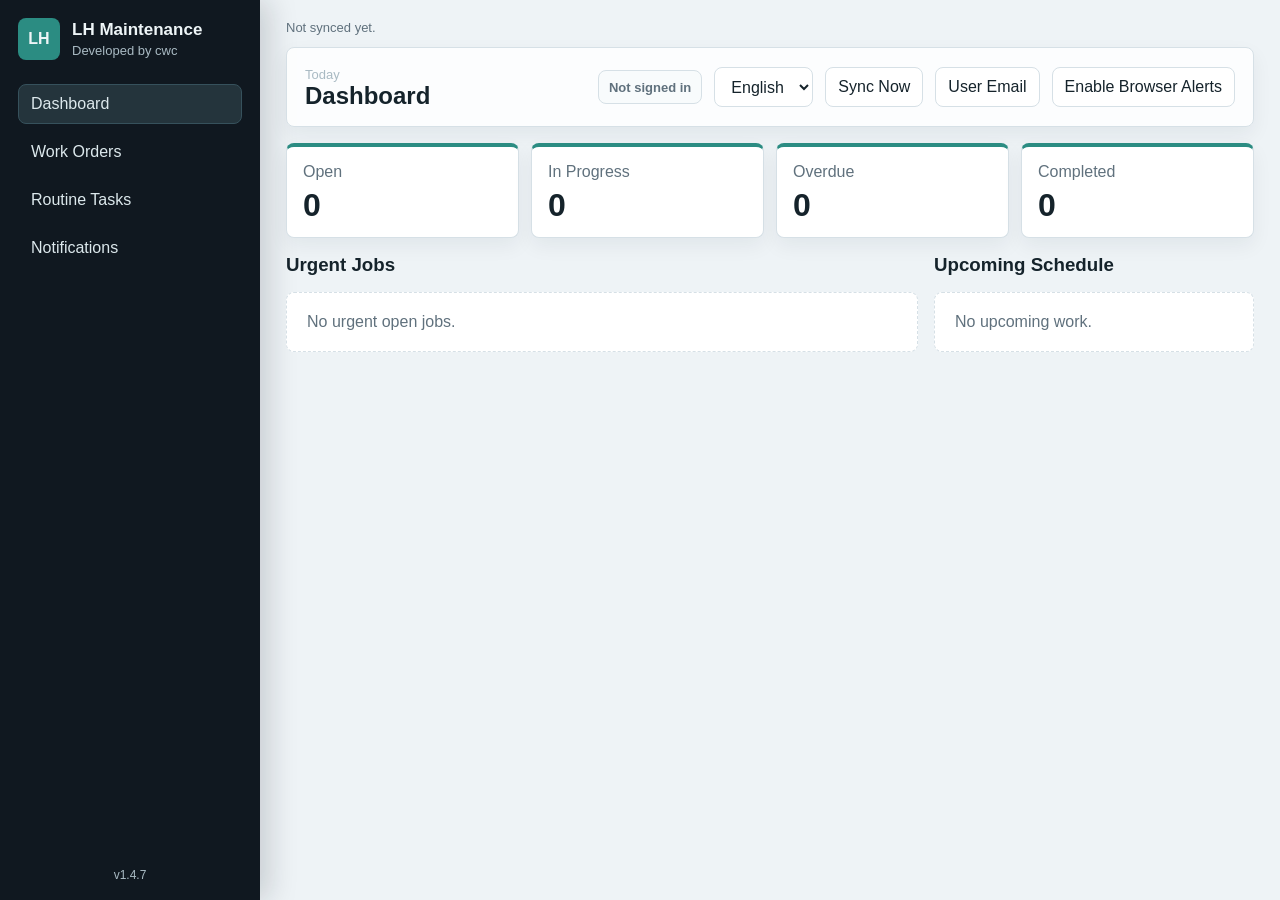
==== index.html @ c6f3b512 "Add push registration debug panel" ====
<!doctype html>
<html lang="en">
<head>
  <meta charset="utf-8">
  <meta name="viewport" content="width=device-width, initial-scale=1">
  <meta name="theme-color" content="#1d6f5f">
  <meta name="mobile-web-app-capable" content="yes">
  <meta name="apple-mobile-web-app-capable" content="yes">
  <meta name="apple-mobile-web-app-title" content="LH Maintenance">
  <title>LH Maintenance</title>
  <script>
    window.addEventListener("error", function (event) {
      var box = document.getElementById("startupError");
      if (box) box.textContent = "App startup error: " + event.message;
    });
  </script>
  <link rel="manifest" href="manifest.webmanifest">
  <link rel="icon" href="icons/lh-icon.svg" type="image/svg+xml">
  <link rel="apple-touch-icon" href="icons/lh-icon-192.png">
  <link rel="stylesheet" href="styles.css?v=20260519a">
</head>
<body>
  <div id="startupError" class="startup-error"></div>
  <aside class="sidebar">
    <div class="brand">
      <div class="brand-mark">LH</div>
      <div>
        <h1>LH Maintenance</h1>
        <p>Developed by cwc</p>
      </div>
    </div>
    <nav class="nav">
      <button class="nav-btn active" data-view="dashboard">Dashboard</button>
      <button class="nav-btn" data-view="orders">Work Orders</button>
      <button class="nav-btn" data-view="routines">Routine Tasks</button>
      <button class="nav-btn" data-view="notifications">Notifications</button>
      <button class="nav-btn" data-view="calendar" data-admin-only>Calendar</button>
      <button class="nav-btn" data-view="team" data-admin-only>Team</button>
      <button class="nav-btn" data-view="assets" data-admin-only>Assets</button>
      <button class="nav-btn" data-view="reports" data-admin-only>Reports</button>
      <button class="nav-btn" data-view="live" data-admin-only>Live Version</button>
    </nav>
    <div class="sidebar-actions">
      <button id="exportBtn" class="secondary" data-admin-only>Export Data</button>
      <label class="secondary file-label">
        Import Data
        <input id="importFile" type="file" accept="application/json" data-admin-only>
      </label>
      <div id="appVersion" class="app-version">v1.2.0</div>
    </div>
  </aside>

  <main class="shell">
    <div id="updateBanner" class="update-banner hidden">
      <span id="updateText">New version available.</span>
      <button id="updateAppBtn" class="primary">Update</button>
    </div>
    <div id="syncStatus" class="sync-status">Not synced yet.</div>
    <header class="topbar">
      <div>
        <p class="eyebrow">Today</p>
        <h2 id="viewTitle">Dashboard</h2>
      </div>
      <div class="top-actions">
        <button id="installAppBtn" class="secondary hidden">Install App</button>
        <span id="roleStatus" class="access-pill">Not signed in</span>
        <select id="languageSelect" class="secondary language-select" aria-label="Language">
          <option value="en">English</option>
          <option value="zh">中文</option>
        </select>
        <button id="syncNowBtn" class="secondary">Sync Now</button>
        <button id="profileBtn" class="secondary">User Email</button>
        <button id="enableNotifyBtn" class="secondary">Enable Browser Alerts</button>
        <button id="newOrderBtn" class="primary" data-admin-only>New Work Order</button>
      </div>
    </header>

    <section id="dashboardView" class="view active">
      <div class="stats-grid">
        <article class="stat">
          <span>Open</span>
          <strong id="statOpen">0</strong>
        </article>
        <article class="stat">
          <span>In Progress</span>
          <strong id="statProgress">0</strong>
        </article>
        <article class="stat">
          <span>Overdue</span>
          <strong id="statOverdue">0</strong>
        </article>
        <article class="stat">
          <span>Completed</span>
          <strong id="statDone">0</strong>
        </article>
      </div>
      <div class="split">
        <section>
          <div class="section-head">
            <h3>Urgent Jobs</h3>
          </div>
          <div id="urgentList" class="order-list"></div>
        </section>
        <section>
          <div class="section-head">
            <h3>Upcoming Schedule</h3>
          </div>
          <div id="scheduleList" class="timeline"></div>
        </section>
      </div>
    </section>

    <section id="ordersView" class="view">
      <div class="toolbar">
        <input id="searchInput" type="search" placeholder="Search order, asset, area, assignee">
        <select id="statusFilter">
          <option value="all">All statuses</option>
          <option value="Open">Open</option>
          <option value="In Progress">In Progress</option>
          <option value="Waiting Parts">Waiting Parts</option>
          <option value="Completed">Completed</option>
        </select>
        <select id="priorityFilter">
          <option value="all">All priorities</option>
          <option value="Critical">Critical</option>
          <option value="High">High</option>
          <option value="Medium">Medium</option>
          <option value="Low">Low</option>
        </select>
      </div>
      <div id="ordersList" class="order-list"></div>
    </section>

    <section id="routinesView" class="view">
      <div class="section-head">
        <h3>Routine Maintenance</h3>
        <button id="newRoutineBtn" class="secondary" data-admin-only>New Routine</button>
      </div>
      <div id="routinesList" class="order-list"></div>
    </section>

    <section id="notificationsView" class="view">
      <div class="section-head">
        <h3>Task Notifications</h3>
        <button id="clearNotificationsBtn" class="secondary">Mark All Read</button>
      </div>
      <div id="notificationsList" class="order-list"></div>
    </section>

    <section id="calendarView" class="view">
      <div class="calendar-grid">
        <section>
          <div class="section-head">
            <h3 id="calendarCurrentTitle">Current Month</h3>
          </div>
          <div id="calendarCurrent" class="calendar-month"></div>
        </section>
        <section>
          <div class="section-head">
            <h3 id="calendarNextTitle">Next Month</h3>
          </div>
          <div id="calendarNext" class="calendar-month"></div>
        </section>
      </div>
    </section>

    <section id="teamView" class="view">
      <div id="teamGrid" class="team-grid"></div>
    </section>

    <section id="assetsView" class="view">
      <div class="section-head">
        <h3>Equipment Register</h3>
        <button id="addAssetBtn" class="secondary" data-admin-only>Add Asset</button>
      </div>
      <div id="assetsTable" class="table"></div>
    </section>

    <section id="reportsView" class="view">
      <div class="report-grid">
        <article class="asset-report-card">
          <h3>Assets</h3>
          <div id="assetReport" class="table"></div>
        </article>
        <article>
          <h3>Task Type</h3>
          <div id="taskTypeReport" class="bars"></div>
        </article>
        <article>
          <h3>Priority Category</h3>
          <div id="priorityReport" class="bars"></div>
        </article>
      </div>
      <button id="printBtn" class="secondary" data-admin-only>Print Report</button>
    </section>

    <section id="liveView" class="view">
      <div class="settings-panel">
        <h3>Workspace Setup</h3>
        <p>Each branch can run this same app with its own admin emails, Google Sheet database, Drive folder, and Firebase push project.</p>
        <form id="workspaceForm" class="workspace-form">
          <div class="form-grid">
            <label>Branch / Workspace Name<input id="workspaceNameInput" placeholder="LH Singapore Maintenance"></label>
            <label>Database Owner Email<input id="databaseOwnerInput" type="email" placeholder="branchmaintenance@gmail.com"></label>
            <label>Admin Emails<textarea id="adminEmailsInput" rows="4" placeholder="one admin email per line"></textarea></label>
            <label>Google Apps Script URL<textarea id="apiUrlInput" rows="4" placeholder="https://script.google.com/macros/s/.../exec"></textarea></label>
            <label>Google Sheet ID<input id="sheetIdInput" placeholder="Spreadsheet ID"></label>
            <label>Drive Folder ID<input id="driveFolderIdInput" placeholder="Folder ID for reports and attachments"></label>
            <label>Firebase Project ID<input id="firebaseProjectIdInput" placeholder="Firebase project ID"></label>
            <label>Firebase API Key<input id="firebaseApiKeyInput" placeholder="AIza..."></label>
            <label>Firebase App ID<input id="firebaseAppIdInput" placeholder="1:...:web:..."></label>
            <label>Firebase Sender ID<input id="firebaseSenderIdInput" placeholder="Messaging sender ID"></label>
            <label>Firebase VAPID Public Key<textarea id="vapidKeyInput" rows="4" placeholder="Web Push public key"></textarea></label>
          </div>
          <div class="dialog-actions">
            <span id="workspaceStatus" class="hint"></span>
            <span></span>
            <button type="button" id="resetWorkspaceBtn" class="secondary">Use LHSG Default</button>
            <button class="primary">Save Workspace</button>
          </div>
        </form>
        <div class="settings-grid">
          <div>
            <strong>Reusable Branch Setup</strong>
            <span>Another country branch can enter their own admin email and Google database details without changing the app code.</span>
          </div>
          <div>
            <strong>Database Switching</strong>
            <span>If one Google storage account is full, copy the Sheet and Drive folder, then update this workspace setup.</span>
          </div>
          <div>
            <strong>Authority</strong>
            <span>Admin emails can assign and manage tasks. User emails only see their assigned work orders.</span>
          </div>
          <div>
            <strong>Live Backend</strong>
            <span>Google Apps Script must enforce the same admin/user rules for real security.</span>
          </div>
        </div>
        <div class="push-debug-panel" data-admin-only>
          <div class="section-head">
            <div>
              <h3>Push Notification Debug</h3>
              <p>Check this device's install, service worker, and push registration state before sending real task notifications.</p>
            </div>
            <button type="button" id="testPushRegistrationBtn" class="secondary">Test Push Registration</button>
          </div>
          <div id="pushDebugOutput" class="push-debug-output">No push registration test has run on this device.</div>
        </div>
      </div>
    </section>
  </main>

  <dialog id="orderDialog">
    <form id="orderForm" method="dialog">
      <div class="dialog-head">
        <h3 id="dialogTitle">New Work Order</h3>
        <button type="button" class="icon-btn" id="closeDialogBtn" aria-label="Close">x</button>
      </div>
      <input type="hidden" id="orderId">
      <input type="hidden" id="sourceRoutineId">
      <div class="form-grid">
        <label>Title<input id="titleInput" required></label>
        <label>Asset<input id="assetInput" required></label>
        <label>Area<input id="areaInput" required></label>
        <label>Assigned To 1<input id="assigneeInput" list="userList" required></label>
        <datalist id="userList"></datalist>
        <label>Assignee 1 Email<input id="assigneeEmailInput" type="email" placeholder="optional"></label>
        <label>Assigned To 2<input id="assignee2Input" list="userList" placeholder="optional"></label>
        <label>Assignee 2 Email<input id="assignee2EmailInput" type="email" placeholder="optional"></label>
        <label>Admin / Assigner Email<input id="adminEmailInput" type="email" placeholder="optional"></label>
        <label>Task Type
          <select id="taskTypeInput">
            <option>Routine Maintenance</option>
            <option selected>Breakdown</option>
            <option>Ad-hoc</option>
            <option>Inspection</option>
            <option>Improvement</option>
          </select>
        </label>
        <label>Priority
          <select id="priorityInput">
            <option>Critical</option>
            <option>High</option>
            <option selected>Medium</option>
            <option>Low</option>
          </select>
        </label>
        <label>Status
          <select id="statusInput">
            <option>Open</option>
            <option>In Progress</option>
            <option>Waiting Parts</option>
            <option>Completed</option>
          </select>
        </label>
        <label>Due Date<input id="dueInput" type="date" required></label>
        <label>Estimated Hours<input id="hoursInput" type="number" min="0.5" step="0.5" value="1"></label>
      </div>
      <label class="full">Details<textarea id="detailsInput" rows="4"></textarea></label>
      <label class="full">Latest Update<textarea id="updateInput" rows="3"></textarea></label>
      <div class="dialog-actions">
        <button type="button" id="deleteOrderBtn" class="danger">Delete</button>
        <span></span>
        <button type="button" class="secondary" id="cancelBtn">Cancel</button>
        <button class="primary" id="saveOrderBtn">Save</button>
      </div>
    </form>
  </dialog>

  <dialog id="profileDialog">
    <form id="profileForm" method="dialog">
      <div class="dialog-head">
        <h3>User Email</h3>
        <button type="button" class="icon-btn" id="closeProfileBtn" aria-label="Close">x</button>
      </div>
      <label class="full">Your Email Address<input id="userEmailInput" type="email" placeholder="staff@company.com"></label>
      <label class="full">Username<input id="usernameInput" placeholder="e.g. woeichia"></label>
      <label class="full checkbox-line">
        <input id="newWorkspaceAdminInput" type="checkbox">
        Create a new branch workspace and make this email the admin
      </label>
      <p id="roleInfo" class="hint">Saved to the shared user directory so admins can assign tasks by username.</p>
      <div class="dialog-actions">
        <span></span>
        <span></span>
        <button type="button" class="secondary" id="cancelProfileBtn">Cancel</button>
        <button class="primary">Save Email</button>
      </div>
    </form>
  </dialog>

  <dialog id="assetDialog">
    <form id="assetForm" method="dialog">
      <div class="dialog-head">
        <h3>Add Asset</h3>
        <button type="button" class="icon-btn" id="closeAssetBtn" aria-label="Close">x</button>
      </div>
      <div class="form-grid">
        <label>Asset Name<input id="assetNameInput" required></label>
        <label>Area<input id="assetAreaInput" required></label>
        <label>Type<input id="assetTypeInput" required></label>
        <label>Last Service<input id="assetServiceInput" type="date" required></label>
      </div>
      <div class="dialog-actions">
        <span></span>
        <span></span>
        <button type="button" class="secondary" id="cancelAssetBtn">Cancel</button>
        <button class="primary">Save Asset</button>
      </div>
    </form>
  </dialog>

  <dialog id="routineDialog">
    <form id="routineForm" method="dialog">
      <div class="dialog-head">
        <h3 id="routineDialogTitle">New Routine</h3>
        <button type="button" class="icon-btn" id="closeRoutineBtn" aria-label="Close">x</button>
      </div>
      <input type="hidden" id="routineId">
      <div class="form-grid">
        <label>Task Name<input id="routineTitleInput" required></label>
        <label>Asset<input id="routineAssetInput" required></label>
        <label>Area<input id="routineAreaInput" required></label>
        <label>Default Assigned To<input id="routineAssigneeInput" list="userList" placeholder="optional"></label>
        <label>Assignee Email<input id="routineAssigneeEmailInput" type="email" placeholder="optional"></label>
        <label>Task Type
          <select id="routineTaskTypeInput">
            <option selected>Routine Maintenance</option>
          </select>
        </label>
        <label>Frequency
          <select id="routineFrequencyInput">
            <option value="7">Weekly</option>
            <option value="14">Every 2 Weeks</option>
            <option value="30" selected>Monthly</option>
            <option value="60">Every 2 Months</option>
            <option value="90">Every 3 Months</option>
            <option value="180">Half-Yearly</option>
            <option value="365">Yearly</option>
          </select>
        </label>
        <label>Next Due Date<input id="routineNextDueInput" type="date" required></label>
        <label>Priority
          <select id="routinePriorityInput">
            <option>High</option>
            <option selected>Medium</option>
            <option>Low</option>
          </select>
        </label>
        <label>Estimated Hours<input id="routineHoursInput" type="number" min="0.5" step="0.5" value="1"></label>
      </div>
      <label class="full">Checklist Items<textarea id="routineChecklistInput" rows="6" placeholder="Enter one checkpoint per line"></textarea></label>
      <label class="full">Details<textarea id="routineDetailsInput" rows="3"></textarea></label>
      <div class="dialog-actions">
        <button type="button" id="deleteRoutineBtn" class="danger">Delete</button>
        <span></span>
        <button type="button" class="secondary" id="cancelRoutineBtn">Cancel</button>
        <button class="primary">Save Routine</button>
      </div>
    </form>
  </dialog>

  <script src="app.js?v=20260519a"></script>
</body>
</html>
---- styles.css ----
:root {
  --bg: #eef3f6;
  --panel: #ffffff;
  --panel-soft: #f8fbfc;
  --line: #d6e0e6;
  --text: #15232b;
  --muted: #60717d;
  --accent: #0f6f73;
  --accent-dark: #0a5356;
  --danger: #b73737;
  --critical: #b73737;
  --high: #bf6a1f;
  --medium: #156f9f;
  --low: #4f7f45;
  --shadow: 0 14px 34px rgba(21, 35, 43, 0.08);
  --shadow-soft: 0 8px 20px rgba(21, 35, 43, 0.06);
}

* {
  box-sizing: border-box;
}

body {
  margin: 0;
  min-height: 100vh;
  display: grid;
  grid-template-columns: 260px 1fr;
  background: var(--bg);
  color: var(--text);
  font-family: "Segoe UI", Arial, sans-serif;
  letter-spacing: 0;
}

button, input, select, textarea {
  font: inherit;
}

button {
  cursor: pointer;
}

.sidebar {
  background: #101820;
  color: #eef5f7;
  padding: 18px;
  display: flex;
  flex-direction: column;
  gap: 24px;
  box-shadow: 8px 0 28px rgba(16, 24, 32, 0.18);
}

.brand {
  display: flex;
  align-items: center;
  gap: 12px;
}

.brand-mark {
  width: 42px;
  height: 42px;
  display: grid;
  place-items: center;
  border-radius: 8px;
  background: #2b8c82;
  font-weight: 700;
}

.brand h1 {
  margin: 0;
  font-size: 17px;
}

.brand p, .eyebrow {
  margin: 3px 0 0;
  color: #a9bac3;
  font-size: 13px;
}

.nav {
  display: grid;
  gap: 8px;
}

.nav-btn, .secondary, .primary, .danger, .icon-btn {
  border: 1px solid transparent;
  border-radius: 8px;
  min-height: 40px;
  padding: 8px 12px;
  transition: background 0.16s ease, border-color 0.16s ease, transform 0.16s ease, box-shadow 0.16s ease;
}

.nav-btn {
  text-align: left;
  color: #dce8ec;
  background: transparent;
  border-color: transparent;
}

.nav-btn.active, .nav-btn:hover {
  background: #24343c;
  border-color: #36515c;
}

.sidebar-actions {
  margin-top: auto;
  display: grid;
  gap: 8px;
}

.app-version {
  color: #a9bac3;
  font-size: 12px;
  text-align: center;
}

.file-label {
  display: grid;
  place-items: center;
}

.file-label input {
  display: none;
}

.shell {
  min-width: 0;
  padding: 26px;
}

.topbar, .section-head, .toolbar, .top-actions {
  display: flex;
  align-items: center;
  justify-content: space-between;
  gap: 12px;
  margin-bottom: 16px;
}

.update-banner {
  display: flex;
  align-items: center;
  justify-content: space-between;
  gap: 12px;
  margin-bottom: 16px;
  padding: 10px 12px;
  border: 1px solid rgba(15, 111, 115, 0.35);
  border-radius: 8px;
  background: rgba(15, 111, 115, 0.1);
  color: var(--accent-dark);
  font-size: 14px;
  font-weight: 700;
}

.sync-status {
  margin: -6px 0 12px;
  color: var(--muted);
  font-size: 13px;
}

.sync-status.sync-ok {
  color: var(--accent-dark);
}

.sync-status.sync-error {
  color: var(--danger);
  font-weight: 700;
}

.sync-chip {
  display: inline-flex;
  align-items: center;
  gap: 8px;
  width: fit-content;
  margin: 6px 0 10px;
  padding: 7px 10px;
  border: 1px solid rgba(15, 111, 115, 0.24);
  border-radius: 8px;
  background: rgba(15, 111, 115, 0.08);
  color: var(--accent-dark);
  font-size: 13px;
  font-weight: 700;
}

.spinner {
  width: 14px;
  height: 14px;
  border: 2px solid rgba(15, 111, 115, 0.25);
  border-top-color: var(--accent);
  border-radius: 50%;
  animation: spin 0.8s linear infinite;
}

@keyframes spin {
  to { transform: rotate(360deg); }
}

.top-actions {
  margin-bottom: 0;
}

.topbar h2, h3 {
  margin: 0;
}

.topbar {
  padding: 16px 18px;
  border: 1px solid var(--line);
  border-radius: 8px;
  background: rgba(255, 255, 255, 0.86);
  box-shadow: var(--shadow-soft);
}

.primary {
  background: var(--accent);
  color: white;
  box-shadow: 0 10px 18px rgba(15, 111, 115, 0.18);
}

.primary:hover {
  background: var(--accent-dark);
  transform: translateY(-1px);
}

button:disabled {
  cursor: not-allowed;
  opacity: 0.45;
}

.secondary {
  background: white;
  border-color: var(--line);
  color: var(--text);
}

.secondary:hover {
  border-color: #a9bbc4;
  background: #f8fbfc;
}

.danger {
  background: white;
  color: var(--danger);
  border-color: #e2b6b6;
}

.danger:hover {
  background: #fff6f6;
}

.icon-btn {
  width: 36px;
  min-height: 36px;
  background: white;
  border-color: var(--line);
}

.view {
  display: none;
}

.view.active {
  display: block;
}

.stats-grid {
  display: grid;
  grid-template-columns: repeat(4, minmax(150px, 1fr));
  gap: 12px;
  margin-bottom: 16px;
}

.stat, .order-card, .team-card, .table, .report-grid article, dialog {
  background: var(--panel);
  border: 1px solid var(--line);
  border-radius: 8px;
  box-shadow: var(--shadow-soft);
}

.stat {
  padding: 16px;
  border-top: 4px solid #2b8c82;
}

.stat span {
  color: var(--muted);
}

.stat strong {
  display: block;
  margin-top: 8px;
  font-size: 32px;
  line-height: 1;
}

.split, .report-grid {
  display: grid;
  grid-template-columns: minmax(0, 1.35fr) minmax(320px, 0.65fr);
  gap: 16px;
}

.asset-report-card {
  grid-column: 1 / -1;
}

.order-list, .timeline, .team-grid, .team-grid-inner, .user-directory {
  display: grid;
  gap: 10px;
}

.order-card {
  padding: 16px;
  border-left: 4px solid transparent;
}

.order-card.active-card {
  border-color: #0f6f73;
  background: #ffffff;
  box-shadow: 0 10px 24px rgba(15, 111, 115, 0.1);
}

.order-card.completed-card {
  border-color: #d7dde1;
  background: #f6f8f9;
  color: #7c888f;
  box-shadow: none;
  opacity: 0.82;
}

.order-card.completed-card h4,
.order-card.completed-card .completion-note textarea {
  background: #fafbfb;
  color: #7c888f;
}

.order-card.completed-card .attachment-link,
.order-card.completed-card .meta,
.order-card.completed-card .card-foot {
  color: #8a949a;
}

.order-card.syncing-card {
  border-color: #2b8c8f;
  background: #f7fcfc;
}

.order-card:hover {
  border-color: #b8c8cf;
  box-shadow: var(--shadow);
}

.order-card header {
  display: flex;
  align-items: start;
  justify-content: space-between;
  gap: 12px;
}

.order-card h4 {
  margin: 0 0 5px;
  font-size: 16px;
}

.meta, .card-foot, .timeline-item {
  color: var(--muted);
  font-size: 13px;
}

.order-shortcut {
  width: 100%;
  border: 0;
  text-align: left;
  cursor: pointer;
}

.calendar-grid {
  display: grid;
  grid-template-columns: repeat(2, minmax(0, 1fr));
  gap: 18px;
}

.calendar-month {
  display: grid;
  grid-template-columns: repeat(7, minmax(0, 1fr));
  gap: 1px;
  overflow: hidden;
  border: 1px solid var(--line);
  border-radius: 8px;
  background: var(--line);
}

.calendar-head-cell,
.calendar-day {
  min-height: 92px;
  padding: 7px;
  background: var(--panel);
}

.calendar-head-cell {
  min-height: auto;
  background: var(--panel-soft);
  color: var(--muted);
  font-size: 12px;
  font-weight: 700;
  text-align: center;
}

.calendar-day strong {
  display: block;
  margin-bottom: 5px;
  font-size: 12px;
}

.muted-day {
  background: #edf2f4;
}

.calendar-item {
  display: block;
  width: 100%;
  min-height: 0;
  margin: 4px 0 0;
  padding: 4px 5px;
  border: 0;
  border-radius: 5px;
  background: rgba(15, 111, 115, 0.1);
  color: var(--accent-dark);
  font-size: 11px;
  line-height: 1.25;
  text-align: left;
  overflow-wrap: anywhere;
}

.calendar-item.routine {
  background: rgba(242, 184, 75, 0.18);
  color: #825b08;
}

.hint {
  color: var(--muted);
  font-size: 12px;
}

.hidden {
  display: none !important;
}

.startup-error {
  display: none;
  position: fixed;
  left: 12px;
  right: 12px;
  top: 12px;
  z-index: 1000;
  padding: 10px 12px;
  border: 1px solid #b73737;
  border-radius: 8px;
  background: #fff1f1;
  color: #8a1f1f;
  font-size: 13px;
  font-weight: 700;
}

.startup-error:not(:empty) {
  display: block;
}

.access-pill {
  display: inline-flex;
  align-items: center;
  min-height: 34px;
  padding: 6px 10px;
  border: 1px solid var(--line);
  border-radius: 8px;
  background: var(--panel-soft);
  color: var(--muted);
  font-size: 13px;
  font-weight: 700;
  white-space: nowrap;
}

.access-pill.admin {
  border-color: rgba(15, 111, 115, 0.35);
  background: rgba(15, 111, 115, 0.1);
  color: var(--accent-dark);
}

.access-pill.user {
  border-color: rgba(21, 111, 159, 0.3);
  background: rgba(21, 111, 159, 0.1);
  color: var(--medium);
}

.language-select {
  width: auto;
  min-width: 96px;
}

.readonly-card {
  cursor: default;
}

.checkbox-line {
  display: inline-flex;
  grid-template-columns: none;
  align-items: center;
  gap: 8px;
  color: var(--text);
}

.checkbox-line input {
  width: auto;
}

.card-foot {
  display: flex;
  justify-content: space-between;
  gap: 12px;
  margin-top: 12px;
}

.work-actions {
  display: flex;
  flex-wrap: wrap;
  gap: 8px;
  margin-top: 12px;
}

.work-actions button {
  min-height: 34px;
}

.card-badges {
  display: inline-flex;
  flex-wrap: wrap;
  justify-content: flex-end;
  gap: 6px;
}

.attachment-control {
  display: inline-flex;
  align-items: center;
  min-height: 34px;
  cursor: pointer;
}

.attachment-control input {
  display: none;
}

.attachment-link {
  display: inline-flex;
  width: fit-content;
  max-width: 100%;
  margin-top: 6px;
  color: var(--accent-dark);
  font-size: 13px;
  font-weight: 700;
  overflow-wrap: anywhere;
}

.checklist, .routine-checklist {
  margin: 12px 0 0;
  padding: 10px;
  border: 1px solid var(--line);
  border-radius: 8px;
  background: var(--panel-soft);
}

.check-row {
  display: grid;
  grid-template-columns: minmax(180px, 1fr) auto auto;
  align-items: start;
  gap: 12px;
  color: var(--text);
  font-size: 14px;
  margin: 6px 0;
}

.check-row label {
  display: inline-flex;
  grid-template-columns: none;
  align-items: center;
  gap: 5px;
  color: var(--text);
  white-space: nowrap;
}

.completion-note {
  margin-top: 12px;
  color: var(--muted);
}

.completion-note textarea {
  resize: vertical;
}

.routine-checklist {
  padding-left: 28px;
}

.pill {
  display: inline-flex;
  align-items: center;
  min-height: 26px;
  padding: 3px 8px;
  border-radius: 999px;
  color: white;
  font-size: 12px;
  font-weight: 700;
  white-space: nowrap;
}

.complete-pill {
  display: inline-flex;
  align-items: center;
  min-height: 26px;
  padding: 3px 8px;
  border: 1px solid #a9b4ba;
  border-radius: 999px;
  background: #dfe4e7;
  color: #36444d;
  font-size: 12px;
  font-weight: 800;
  text-transform: uppercase;
  white-space: nowrap;
}

.Critical { background: var(--critical); }
.High { background: var(--high); }
.Medium { background: var(--medium); }
.Low { background: var(--low); }

.table-pill {
  display: inline-flex;
  align-items: center;
  min-height: 24px;
  padding: 3px 8px;
  border-radius: 999px;
  color: white;
  font-size: 12px;
  font-weight: 700;
  white-space: nowrap;
}

.notification-card.unread {
  border-left: 5px solid var(--accent);
}

.toolbar {
  justify-content: flex-start;
}

.toolbar input, .toolbar select {
  min-height: 40px;
  border: 1px solid var(--line);
  border-radius: 8px;
  padding: 8px 10px;
  background: white;
  box-shadow: 0 1px 0 rgba(21, 35, 43, 0.03);
}

.toolbar input {
  width: min(520px, 100%);
}

.team-grid {
  grid-template-columns: 1fr;
}

.team-grid-inner,
.user-directory {
  grid-template-columns: repeat(auto-fit, minmax(250px, 1fr));
}

.team-subhead {
  margin: 8px 0 0;
}

.user-directory {
  margin-bottom: 14px;
}

.team-card {
  padding: 14px;
}

.user-card {
  align-content: start;
}

.team-card h4 {
  margin: 0 0 8px;
}

.team-card ul {
  margin: 10px 0 0;
  padding-left: 18px;
}

.table {
  overflow: auto;
}

table {
  width: 100%;
  border-collapse: collapse;
}

th, td {
  padding: 12px;
  border-bottom: 1px solid var(--line);
  text-align: left;
}

th {
  color: var(--muted);
  font-weight: 600;
  background: #f6fafb;
}

tbody tr:hover {
  background: #f8fbfc;
}

.bars {
  display: grid;
  gap: 10px;
  padding-top: 14px;
}

.settings-panel {
  max-width: 980px;
  display: grid;
  gap: 14px;
  padding: 18px;
  background: var(--panel);
  border: 1px solid var(--line);
  border-radius: 8px;
  box-shadow: var(--shadow-soft);
}

.settings-panel h3,
.settings-panel p {
  margin: 0;
}

.settings-panel p {
  color: var(--muted);
}

.settings-grid {
  display: grid;
  grid-template-columns: repeat(2, minmax(0, 1fr));
  gap: 12px;
}

.settings-grid div {
  display: grid;
  gap: 5px;
  padding: 12px;
  background: var(--panel-soft);
  border: 1px solid var(--line);
  border-radius: 8px;
}

.settings-grid span {
  color: var(--muted);
  font-size: 13px;
}

.push-debug-panel {
  display: grid;
  gap: 12px;
  padding: 14px;
  border: 1px solid var(--line);
  border-radius: 8px;
  background: var(--panel-soft);
}

.push-debug-panel .section-head {
  align-items: flex-start;
  margin-bottom: 0;
}

.push-debug-panel p {
  margin-top: 4px;
}

.push-debug-output {
  min-height: 120px;
  max-height: 360px;
  overflow: auto;
  padding: 12px;
  border: 1px solid #cbd8de;
  border-radius: 8px;
  background: #101820;
  color: #eef5f7;
  font-family: Consolas, "Courier New", monospace;
  font-size: 12px;
  line-height: 1.5;
  white-space: pre-wrap;
  overflow-wrap: anywhere;
}

.bar-row {
  display: grid;
  grid-template-columns: 110px 1fr 40px;
  align-items: center;
  gap: 10px;
}

.bar-track {
  height: 12px;
  background: #e6edf1;
  border-radius: 999px;
  overflow: hidden;
}

.bar-fill {
  height: 100%;
  background: var(--accent);
}

dialog {
  width: min(780px, calc(100vw - 28px));
  padding: 0;
}

dialog::backdrop {
  background: rgba(0, 0, 0, 0.35);
}

form {
  padding: 18px;
}

.dialog-head {
  display: flex;
  align-items: center;
  justify-content: space-between;
  margin-bottom: 16px;
}

.form-grid {
  display: grid;
  grid-template-columns: repeat(2, minmax(0, 1fr));
  gap: 12px;
}

label {
  display: grid;
  gap: 6px;
  color: var(--muted);
  font-size: 13px;
}

label input, label select, label textarea {
  border: 1px solid var(--line);
  border-radius: 8px;
  padding: 9px 10px;
  color: var(--text);
  min-width: 0;
}

label input[type="file"] {
  padding: 8px;
  background: white;
}

.full {
  margin-top: 12px;
}

.dialog-actions {
  display: grid;
  grid-template-columns: auto 1fr auto auto;
  gap: 10px;
  margin-top: 18px;
}

.empty {
  padding: 20px;
  border: 1px dashed var(--line);
  border-radius: 8px;
  color: var(--muted);
  background: white;
}

@media (max-width: 850px) {
  body {
    grid-template-columns: 1fr;
  }

  .sidebar {
    position: static;
  }

  .nav {
    grid-template-columns: repeat(2, minmax(0, 1fr));
  }

  .stats-grid, .split, .report-grid, .form-grid, .settings-grid, .calendar-grid {
    grid-template-columns: 1fr;
  }

  .check-row {
    grid-template-columns: 1fr;
  }

  .topbar, .toolbar, .top-actions {
    align-items: stretch;
    flex-direction: column;
  }
}

@media print {
  .sidebar, .topbar button, .toolbar, dialog {
    display: none;
  }

  body {
    display: block;
    background: white;
  }
}
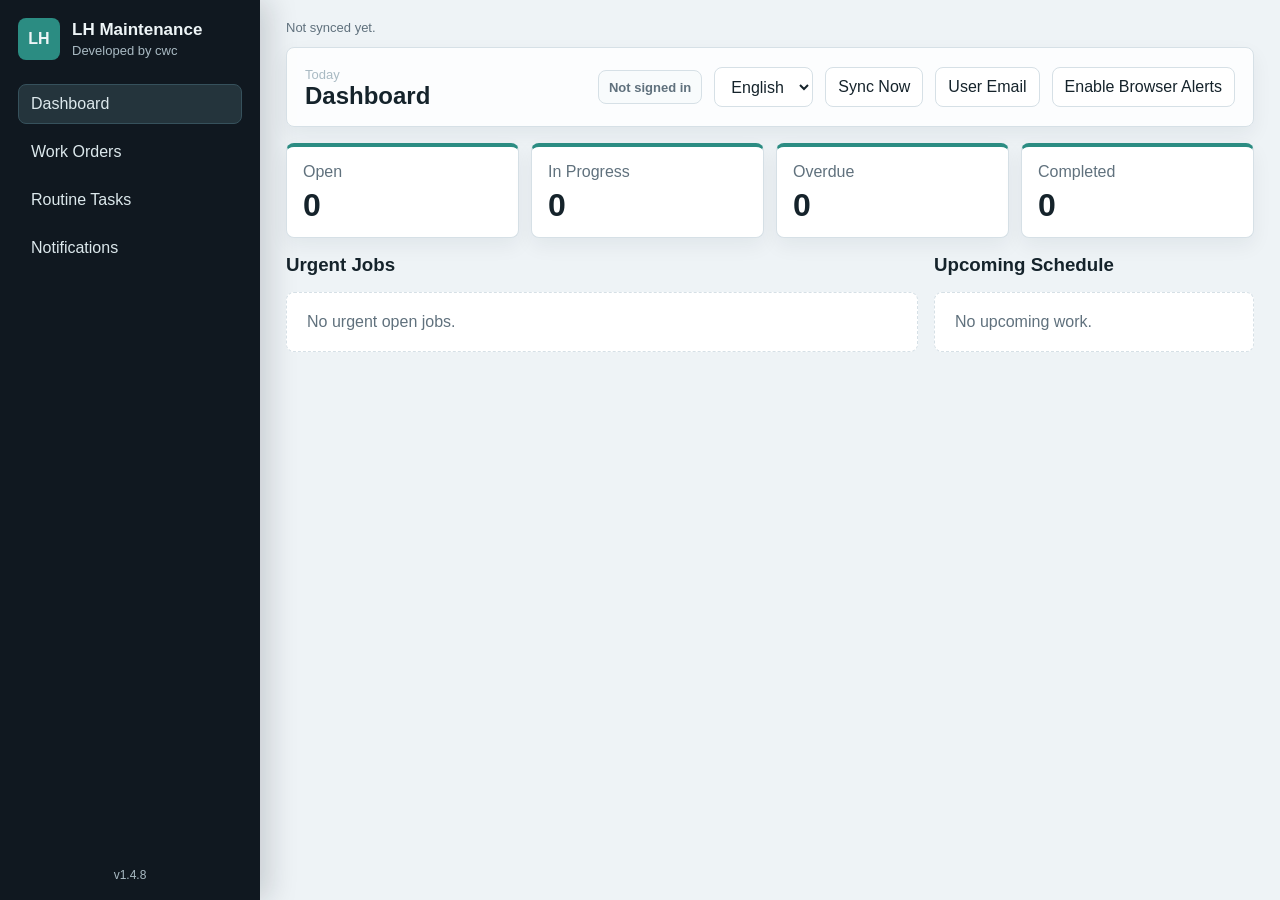
==== commit 501bf9b4: "Fix web push subscription save diagnostics" ====
--- a/index.html
+++ b/index.html
@@ -17,7 +17,7 @@
   <link rel="manifest" href="manifest.webmanifest">
   <link rel="icon" href="icons/lh-icon.svg" type="image/svg+xml">
   <link rel="apple-touch-icon" href="icons/lh-icon-192.png">
-  <link rel="stylesheet" href="styles.css?v=20260519a">
+  <link rel="stylesheet" href="styles.css?v=20260519b">
 </head>
 <body>
   <div id="startupError" class="startup-error"></div>
@@ -401,6 +401,6 @@
     </form>
   </dialog>
 
-  <script src="app.js?v=20260519a"></script>
+  <script src="app.js?v=20260519b"></script>
 </body>
 </html>
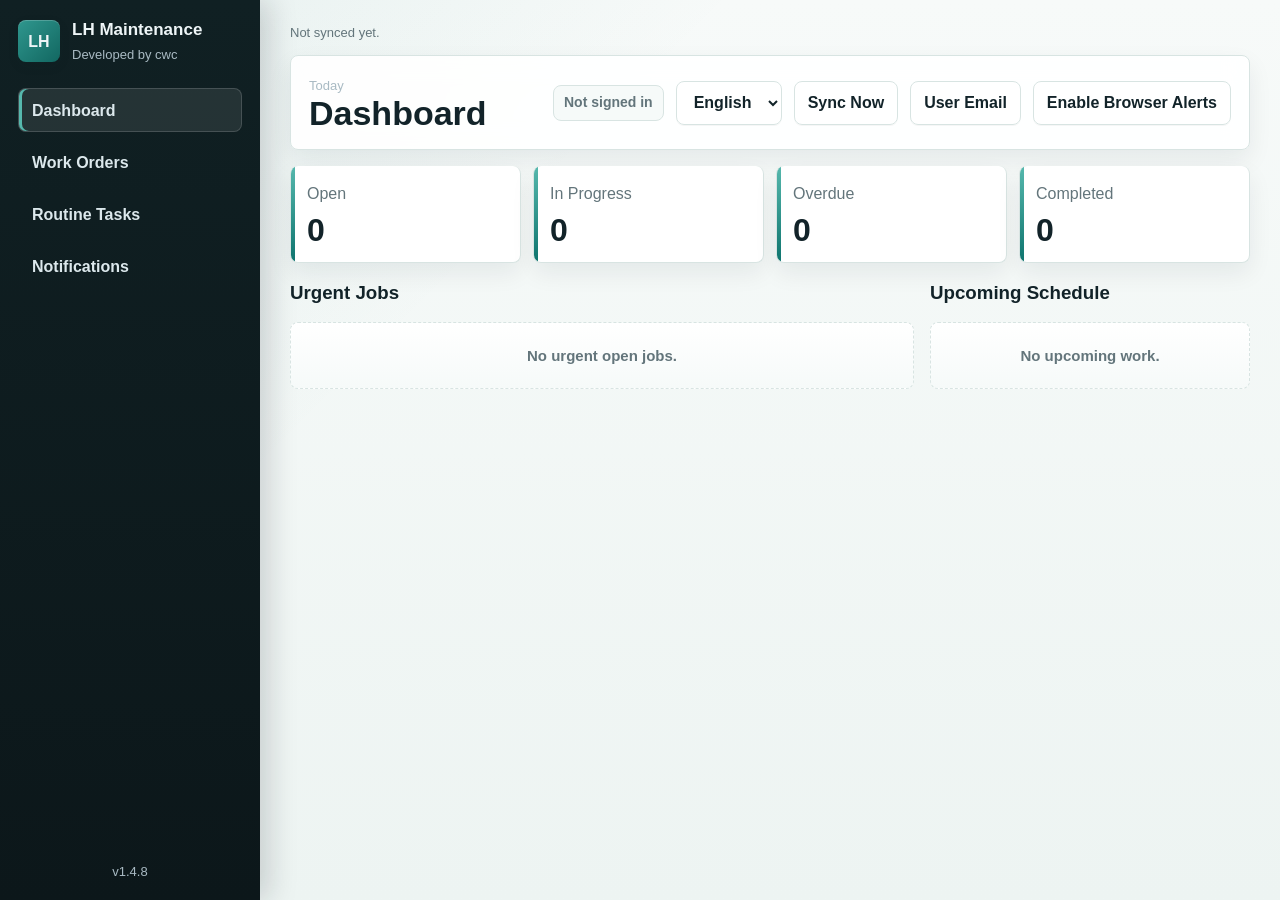
==== commit 385694dc: "Update local testing docs" ====
--- a/index.html
+++ b/index.html
@@ -401,6 +401,30 @@
     </form>
   </dialog>
 
+  <dialog id="confirmDialog" class="confirm-dialog">
+    <form id="confirmForm" method="dialog">
+      <div class="dialog-head">
+        <div class="confirm-icon" aria-hidden="true">!</div>
+        <button type="button" class="icon-btn" id="cancelConfirmBtn" aria-label="Close">x</button>
+      </div>
+      <div class="confirm-copy">
+        <h3 id="confirmTitle">Confirm action</h3>
+        <p id="confirmMessage">Please confirm this action.</p>
+      </div>
+      <div id="confirmTarget" class="confirm-target"></div>
+      <div class="confirm-steps" aria-label="Confirmation steps">
+        <div class="confirm-step">Check the selected task.</div>
+        <div class="confirm-step danger-step">Confirm the delete request.</div>
+      </div>
+      <div class="dialog-actions">
+        <span></span>
+        <span></span>
+        <button type="button" class="secondary" id="backConfirmBtn">Cancel</button>
+        <button type="button" class="danger" id="acceptConfirmBtn">Confirm Delete</button>
+      </div>
+    </form>
+  </dialog>
+
   <script src="app.js?v=20260519b"></script>
 </body>
 </html>
--- a/styles.css
+++ b/styles.css
@@ -1,19 +1,31 @@
 :root {
-  --bg: #eef3f6;
+  --bg: #edf4f2;
+  --bg-wash: #f7faf9;
   --panel: #ffffff;
-  --panel-soft: #f8fbfc;
-  --line: #d6e0e6;
-  --text: #15232b;
-  --muted: #60717d;
-  --accent: #0f6f73;
-  --accent-dark: #0a5356;
-  --danger: #b73737;
+  --panel-soft: #f6faf9;
+  --panel-strong: #e7f3f1;
+  --line: #d8e4e2;
+  --line-strong: #b7cac6;
+  --text: #122329;
+  --muted: #63757b;
+  --accent: #0e746e;
+  --accent-dark: #095752;
+  --accent-soft: rgba(14, 116, 110, 0.11);
+  --danger: #b93636;
+  --danger-soft: #fff2f2;
+  --warning-soft: #fff8e8;
   --critical: #b73737;
   --high: #bf6a1f;
   --medium: #156f9f;
   --low: #4f7f45;
-  --shadow: 0 14px 34px rgba(21, 35, 43, 0.08);
-  --shadow-soft: 0 8px 20px rgba(21, 35, 43, 0.06);
+  --radius: 8px;
+  --radius-sm: 6px;
+  --shadow: 0 18px 38px rgba(18, 35, 41, 0.11);
+  --shadow-soft: 0 10px 24px rgba(18, 35, 41, 0.07);
+  --shadow-tight: 0 4px 12px rgba(18, 35, 41, 0.08);
+  --tap: scale(0.98);
+  --motion-fast: 150ms ease;
+  --motion-med: 230ms cubic-bezier(0.2, 0.8, 0.2, 1);
 }
 
 * {
@@ -25,10 +37,14 @@
   min-height: 100vh;
   display: grid;
   grid-template-columns: 260px 1fr;
-  background: var(--bg);
+  background:
+    linear-gradient(135deg, rgba(14, 116, 110, 0.08), transparent 34%),
+    linear-gradient(180deg, var(--bg-wash), var(--bg));
   color: var(--text);
   font-family: "Segoe UI", Arial, sans-serif;
   letter-spacing: 0;
+  font-size: 16px;
+  line-height: 1.45;
 }
 
 button, input, select, textarea {
@@ -37,10 +53,23 @@
 
 button {
   cursor: pointer;
+  -webkit-tap-highlight-color: transparent;
+  touch-action: manipulation;
+}
+
+button:focus-visible,
+input:focus-visible,
+select:focus-visible,
+textarea:focus-visible {
+  outline: 3px solid rgba(14, 116, 110, 0.28);
+  outline-offset: 2px;
 }
 
 .sidebar {
-  background: #101820;
+  position: sticky;
+  top: 0;
+  min-height: 100vh;
+  background: linear-gradient(180deg, #102023, #0c171a);
   color: #eef5f7;
   padding: 18px;
   display: flex;
@@ -60,8 +89,9 @@
   height: 42px;
   display: grid;
   place-items: center;
-  border-radius: 8px;
-  background: #2b8c82;
+  border-radius: var(--radius);
+  background: linear-gradient(135deg, #2f978e, #126761);
+  box-shadow: inset 0 1px 0 rgba(255, 255, 255, 0.2), var(--shadow-tight);
   font-weight: 700;
 }
 
@@ -83,10 +113,16 @@
 
 .nav-btn, .secondary, .primary, .danger, .icon-btn {
   border: 1px solid transparent;
-  border-radius: 8px;
-  min-height: 40px;
-  padding: 8px 12px;
-  transition: background 0.16s ease, border-color 0.16s ease, transform 0.16s ease, box-shadow 0.16s ease;
+  border-radius: var(--radius);
+  min-height: 44px;
+  padding: 9px 13px;
+  font-weight: 700;
+  transition:
+    background var(--motion-fast),
+    border-color var(--motion-fast),
+    color var(--motion-fast),
+    transform var(--motion-fast),
+    box-shadow var(--motion-fast);
 }
 
 .nav-btn {
@@ -94,11 +130,22 @@
   color: #dce8ec;
   background: transparent;
   border-color: transparent;
+  font-weight: 650;
 }
 
 .nav-btn.active, .nav-btn:hover {
-  background: #24343c;
-  border-color: #36515c;
+  background: rgba(255, 255, 255, 0.09);
+  border-color: rgba(255, 255, 255, 0.15);
+  box-shadow: inset 3px 0 0 #56b8ad;
+}
+
+.nav-btn:active,
+.primary:active,
+.secondary:active,
+.danger:active,
+.icon-btn:active,
+.order-card:active {
+  transform: var(--tap);
 }
 
 .sidebar-actions {
@@ -109,7 +156,7 @@
 
 .app-version {
   color: #a9bac3;
-  font-size: 12px;
+  font-size: 13px;
   text-align: center;
 }
 
@@ -124,7 +171,7 @@
 
 .shell {
   min-width: 0;
-  padding: 26px;
+  padding: clamp(16px, 3vw, 30px);
 }
 
 .topbar, .section-head, .toolbar, .top-actions {
@@ -143,11 +190,12 @@
   margin-bottom: 16px;
   padding: 10px 12px;
   border: 1px solid rgba(15, 111, 115, 0.35);
-  border-radius: 8px;
-  background: rgba(15, 111, 115, 0.1);
+  border-radius: var(--radius);
+  background: var(--accent-soft);
   color: var(--accent-dark);
-  font-size: 14px;
+  font-size: 15px;
   font-weight: 700;
+  box-shadow: var(--shadow-tight);
 }
 
 .sync-status {
@@ -173,8 +221,8 @@
   margin: 6px 0 10px;
   padding: 7px 10px;
   border: 1px solid rgba(15, 111, 115, 0.24);
-  border-radius: 8px;
-  background: rgba(15, 111, 115, 0.08);
+  border-radius: var(--radius);
+  background: var(--accent-soft);
   color: var(--accent-dark);
   font-size: 13px;
   font-weight: 700;
@@ -202,22 +250,30 @@
 }
 
 .topbar {
-  padding: 16px 18px;
+  padding: 18px;
   border: 1px solid var(--line);
-  border-radius: 8px;
-  background: rgba(255, 255, 255, 0.86);
+  border-radius: var(--radius);
+  background: rgba(255, 255, 255, 0.9);
   box-shadow: var(--shadow-soft);
+  backdrop-filter: blur(12px);
+}
+
+.topbar h2 {
+  font-size: clamp(24px, 4.8vw, 34px);
+  line-height: 1.05;
 }
 
 .primary {
-  background: var(--accent);
+  background: linear-gradient(180deg, #12837c, var(--accent));
+  border-color: rgba(9, 87, 82, 0.2);
   color: white;
-  box-shadow: 0 10px 18px rgba(15, 111, 115, 0.18);
+  box-shadow: 0 10px 18px rgba(14, 116, 110, 0.2);
 }
 
 .primary:hover {
-  background: var(--accent-dark);
+  background: linear-gradient(180deg, #0f766f, var(--accent-dark));
   transform: translateY(-1px);
+  box-shadow: 0 14px 24px rgba(14, 116, 110, 0.24);
 }
 
 button:disabled {
@@ -226,14 +282,17 @@
 }
 
 .secondary {
-  background: white;
+  background: rgba(255, 255, 255, 0.94);
   border-color: var(--line);
   color: var(--text);
+  box-shadow: 0 1px 0 rgba(18, 35, 41, 0.04);
 }
 
 .secondary:hover {
-  border-color: #a9bbc4;
-  background: #f8fbfc;
+  border-color: var(--line-strong);
+  background: var(--panel-soft);
+  transform: translateY(-1px);
+  box-shadow: var(--shadow-tight);
 }
 
 .danger {
@@ -243,14 +302,19 @@
 }
 
 .danger:hover {
-  background: #fff6f6;
+  background: var(--danger-soft);
+  border-color: #d78c8c;
+  transform: translateY(-1px);
+  box-shadow: 0 8px 18px rgba(185, 54, 54, 0.12);
 }
 
 .icon-btn {
-  width: 36px;
-  min-height: 36px;
+  width: 40px;
+  min-height: 40px;
   background: white;
   border-color: var(--line);
+  display: inline-grid;
+  place-items: center;
 }
 
 .view {
@@ -259,6 +323,12 @@
 
 .view.active {
   display: block;
+  animation: viewIn var(--motion-med) both;
+}
+
+@keyframes viewIn {
+  from { opacity: 0; transform: translateY(8px); }
+  to { opacity: 1; transform: translateY(0); }
 }
 
 .stats-grid {
@@ -271,13 +341,23 @@
 .stat, .order-card, .team-card, .table, .report-grid article, dialog {
   background: var(--panel);
   border: 1px solid var(--line);
-  border-radius: 8px;
+  border-radius: var(--radius);
   box-shadow: var(--shadow-soft);
 }
 
 .stat {
+  position: relative;
+  overflow: hidden;
   padding: 16px;
-  border-top: 4px solid #2b8c82;
+  border-top: 0;
+}
+
+.stat::before {
+  content: "";
+  position: absolute;
+  inset: 0 auto 0 0;
+  width: 4px;
+  background: linear-gradient(180deg, #56b8ad, var(--accent));
 }
 
 .stat span {
@@ -307,14 +387,22 @@
 }
 
 .order-card {
+  position: relative;
+  overflow: hidden;
   padding: 16px;
   border-left: 4px solid transparent;
+  animation: cardIn var(--motion-med) both;
+  transition:
+    border-color var(--motion-fast),
+    background var(--motion-fast),
+    box-shadow var(--motion-fast),
+    transform var(--motion-fast);
 }
 
 .order-card.active-card {
-  border-color: #0f6f73;
+  border-color: var(--accent);
   background: #ffffff;
-  box-shadow: 0 10px 24px rgba(15, 111, 115, 0.1);
+  box-shadow: 0 12px 26px rgba(14, 116, 110, 0.1);
 }
 
 .order-card.completed-card {
@@ -343,8 +431,15 @@
 }
 
 .order-card:hover {
-  border-color: #b8c8cf;
+  border-color: var(--line-strong);
   box-shadow: var(--shadow);
+  transform: translateY(-2px);
+}
+
+.order-card.selected-card,
+.order-card:focus-within {
+  border-color: var(--accent);
+  box-shadow: 0 0 0 3px rgba(14, 116, 110, 0.12), var(--shadow);
 }
 
 .order-card header {
@@ -356,12 +451,19 @@
 
 .order-card h4 {
   margin: 0 0 5px;
-  font-size: 16px;
+  font-size: 17px;
+  line-height: 1.25;
+}
+
+.order-card p {
+  margin: 12px 0 8px;
+  color: #33464d;
+  overflow-wrap: anywhere;
 }
 
 .meta, .card-foot, .timeline-item {
   color: var(--muted);
-  font-size: 13px;
+  font-size: 14px;
 }
 
 .order-shortcut {
@@ -383,7 +485,7 @@
   gap: 1px;
   overflow: hidden;
   border: 1px solid var(--line);
-  border-radius: 8px;
+  border-radius: var(--radius);
   background: var(--line);
 }
 
@@ -420,10 +522,10 @@
   margin: 4px 0 0;
   padding: 4px 5px;
   border: 0;
-  border-radius: 5px;
-  background: rgba(15, 111, 115, 0.1);
+  border-radius: var(--radius-sm);
+  background: var(--accent-soft);
   color: var(--accent-dark);
-  font-size: 11px;
+  font-size: 13px;
   line-height: 1.25;
   text-align: left;
   overflow-wrap: anywhere;
@@ -436,7 +538,7 @@
 
 .hint {
   color: var(--muted);
-  font-size: 12px;
+  font-size: 13px;
 }
 
 .hidden {
@@ -452,7 +554,7 @@
   z-index: 1000;
   padding: 10px 12px;
   border: 1px solid #b73737;
-  border-radius: 8px;
+  border-radius: var(--radius);
   background: #fff1f1;
   color: #8a1f1f;
   font-size: 13px;
@@ -466,13 +568,13 @@
 .access-pill {
   display: inline-flex;
   align-items: center;
-  min-height: 34px;
+  min-height: 36px;
   padding: 6px 10px;
   border: 1px solid var(--line);
-  border-radius: 8px;
+  border-radius: var(--radius);
   background: var(--panel-soft);
   color: var(--muted);
-  font-size: 13px;
+  font-size: 14px;
   font-weight: 700;
   white-space: nowrap;
 }
@@ -561,7 +663,7 @@
   margin: 12px 0 0;
   padding: 10px;
   border: 1px solid var(--line);
-  border-radius: 8px;
+  border-radius: var(--radius);
   background: var(--panel-soft);
 }
 
@@ -571,7 +673,7 @@
   align-items: start;
   gap: 12px;
   color: var(--text);
-  font-size: 14px;
+  font-size: 15px;
   margin: 6px 0;
 }
 
@@ -650,12 +752,13 @@
 }
 
 .toolbar input, .toolbar select {
-  min-height: 40px;
+  min-height: 44px;
   border: 1px solid var(--line);
-  border-radius: 8px;
-  padding: 8px 10px;
+  border-radius: var(--radius);
+  padding: 9px 11px;
   background: white;
   box-shadow: 0 1px 0 rgba(21, 35, 43, 0.03);
+  font-size: 16px;
 }
 
 .toolbar input {
@@ -709,6 +812,7 @@
   padding: 12px;
   border-bottom: 1px solid var(--line);
   text-align: left;
+  font-size: 14px;
 }
 
 th {
@@ -734,7 +838,7 @@
   padding: 18px;
   background: var(--panel);
   border: 1px solid var(--line);
-  border-radius: 8px;
+  border-radius: var(--radius);
   box-shadow: var(--shadow-soft);
 }
 
@@ -759,12 +863,12 @@
   padding: 12px;
   background: var(--panel-soft);
   border: 1px solid var(--line);
-  border-radius: 8px;
+  border-radius: var(--radius);
 }
 
 .settings-grid span {
   color: var(--muted);
-  font-size: 13px;
+  font-size: 14px;
 }
 
 .push-debug-panel {
@@ -772,7 +876,7 @@
   gap: 12px;
   padding: 14px;
   border: 1px solid var(--line);
-  border-radius: 8px;
+  border-radius: var(--radius);
   background: var(--panel-soft);
 }
 
@@ -791,7 +895,7 @@
   overflow: auto;
   padding: 12px;
   border: 1px solid #cbd8de;
-  border-radius: 8px;
+  border-radius: var(--radius);
   background: #101820;
   color: #eef5f7;
   font-family: Consolas, "Courier New", monospace;
@@ -823,10 +927,24 @@
 dialog {
   width: min(780px, calc(100vw - 28px));
   padding: 0;
+  overflow: hidden;
+  opacity: 0;
+  transform: translateY(12px) scale(0.98);
+  transition:
+    opacity var(--motion-med),
+    transform var(--motion-med),
+    overlay var(--motion-med) allow-discrete,
+    display var(--motion-med) allow-discrete;
 }
 
 dialog::backdrop {
-  background: rgba(0, 0, 0, 0.35);
+  background: rgba(7, 16, 18, 0.42);
+  backdrop-filter: blur(4px);
+}
+
+dialog[open] {
+  opacity: 1;
+  transform: translateY(0) scale(1);
 }
 
 form {
@@ -850,15 +968,29 @@
   display: grid;
   gap: 6px;
   color: var(--muted);
-  font-size: 13px;
+  font-size: 14px;
+  font-weight: 650;
 }
 
 label input, label select, label textarea {
   border: 1px solid var(--line);
-  border-radius: 8px;
-  padding: 9px 10px;
+  border-radius: var(--radius);
+  padding: 10px 11px;
   color: var(--text);
   min-width: 0;
+  font-size: 16px;
+  background: white;
+  transition: border-color var(--motion-fast), box-shadow var(--motion-fast);
+}
+
+label input:focus,
+label select:focus,
+label textarea:focus,
+.toolbar input:focus,
+.toolbar select:focus {
+  border-color: var(--accent);
+  box-shadow: 0 0 0 3px rgba(14, 116, 110, 0.12);
+  outline: none;
 }
 
 label input[type="file"] {
@@ -878,11 +1010,95 @@
 }
 
 .empty {
-  padding: 20px;
+  padding: 22px;
   border: 1px dashed var(--line);
-  border-radius: 8px;
-  color: var(--muted);
-  background: white;
+  border-radius: var(--radius);
+  color: var(--muted);
+  background: linear-gradient(180deg, #ffffff, var(--panel-soft));
+  text-align: center;
+  font-size: 15px;
+  font-weight: 650;
+}
+
+.confirm-dialog {
+  width: min(480px, calc(100vw - 28px));
+}
+
+.confirm-dialog form {
+  display: grid;
+  gap: 14px;
+}
+
+.confirm-icon {
+  width: 44px;
+  height: 44px;
+  display: grid;
+  place-items: center;
+  border-radius: var(--radius);
+  background: var(--danger-soft);
+  color: var(--danger);
+  font-weight: 900;
+  font-size: 22px;
+}
+
+.confirm-copy {
+  display: grid;
+  gap: 6px;
+}
+
+.confirm-copy h3,
+.confirm-copy p {
+  margin: 0;
+}
+
+.confirm-copy p {
+  color: var(--muted);
+}
+
+.confirm-target {
+  padding: 10px 12px;
+  border: 1px solid #efd0d0;
+  border-radius: var(--radius);
+  background: var(--danger-soft);
+  color: #7d2525;
+  font-weight: 750;
+  overflow-wrap: anywhere;
+}
+
+.confirm-steps {
+  display: grid;
+  gap: 8px;
+  padding: 12px;
+  border: 1px solid var(--line);
+  border-radius: var(--radius);
+  background: var(--panel-soft);
+  color: var(--muted);
+  font-size: 14px;
+}
+
+.confirm-step {
+  display: flex;
+  align-items: center;
+  gap: 8px;
+}
+
+.confirm-step::before {
+  content: "";
+  width: 9px;
+  height: 9px;
+  border-radius: 999px;
+  background: var(--accent);
+  box-shadow: 0 0 0 4px rgba(14, 116, 110, 0.11);
+}
+
+.confirm-step.danger-step::before {
+  background: var(--danger);
+  box-shadow: 0 0 0 4px rgba(185, 54, 54, 0.12);
+}
+
+@keyframes cardIn {
+  from { opacity: 0; transform: translateY(10px); }
+  to { opacity: 1; transform: translateY(0); }
 }
 
 @media (max-width: 850px) {
@@ -892,10 +1108,13 @@
 
   .sidebar {
     position: static;
+    min-height: auto;
+    padding: 16px;
   }
 
   .nav {
     grid-template-columns: repeat(2, minmax(0, 1fr));
+    gap: 8px;
   }
 
   .stats-grid, .split, .report-grid, .form-grid, .settings-grid, .calendar-grid {
@@ -910,6 +1129,93 @@
     align-items: stretch;
     flex-direction: column;
   }
+
+  .shell {
+    padding: 14px;
+  }
+
+  .topbar,
+  .section-head,
+  .card-foot,
+  .order-card header,
+  .dialog-actions {
+    align-items: stretch;
+    flex-direction: column;
+  }
+
+  .dialog-actions {
+    display: flex;
+  }
+
+  .dialog-actions span:empty {
+    display: none;
+  }
+
+  .primary,
+  .secondary,
+  .danger,
+  .icon-btn,
+  .nav-btn,
+  .attachment-control {
+    width: 100%;
+  }
+
+  .card-badges {
+    justify-content: flex-start;
+  }
+}
+
+@media (max-width: 520px) {
+  .brand h1 {
+    font-size: 16px;
+  }
+
+  .nav {
+    grid-template-columns: 1fr;
+  }
+
+  .stats-grid {
+    grid-template-columns: repeat(2, minmax(0, 1fr));
+  }
+
+  .stat {
+    padding: 14px;
+  }
+
+  .stat strong {
+    font-size: 28px;
+  }
+
+  .order-card,
+  .team-card,
+  .settings-panel,
+  .push-debug-panel {
+    padding: 14px;
+  }
+
+  form {
+    padding: 16px;
+  }
+
+  th,
+  td {
+    padding: 10px;
+  }
+}
+
+@media (prefers-reduced-motion: reduce) {
+  *,
+  *::before,
+  *::after {
+    animation-duration: 0.01ms !important;
+    animation-iteration-count: 1 !important;
+    scroll-behavior: auto !important;
+    transition-duration: 0.01ms !important;
+  }
+
+  .spinner {
+    animation: none;
+  }
 }
 
 @media print {
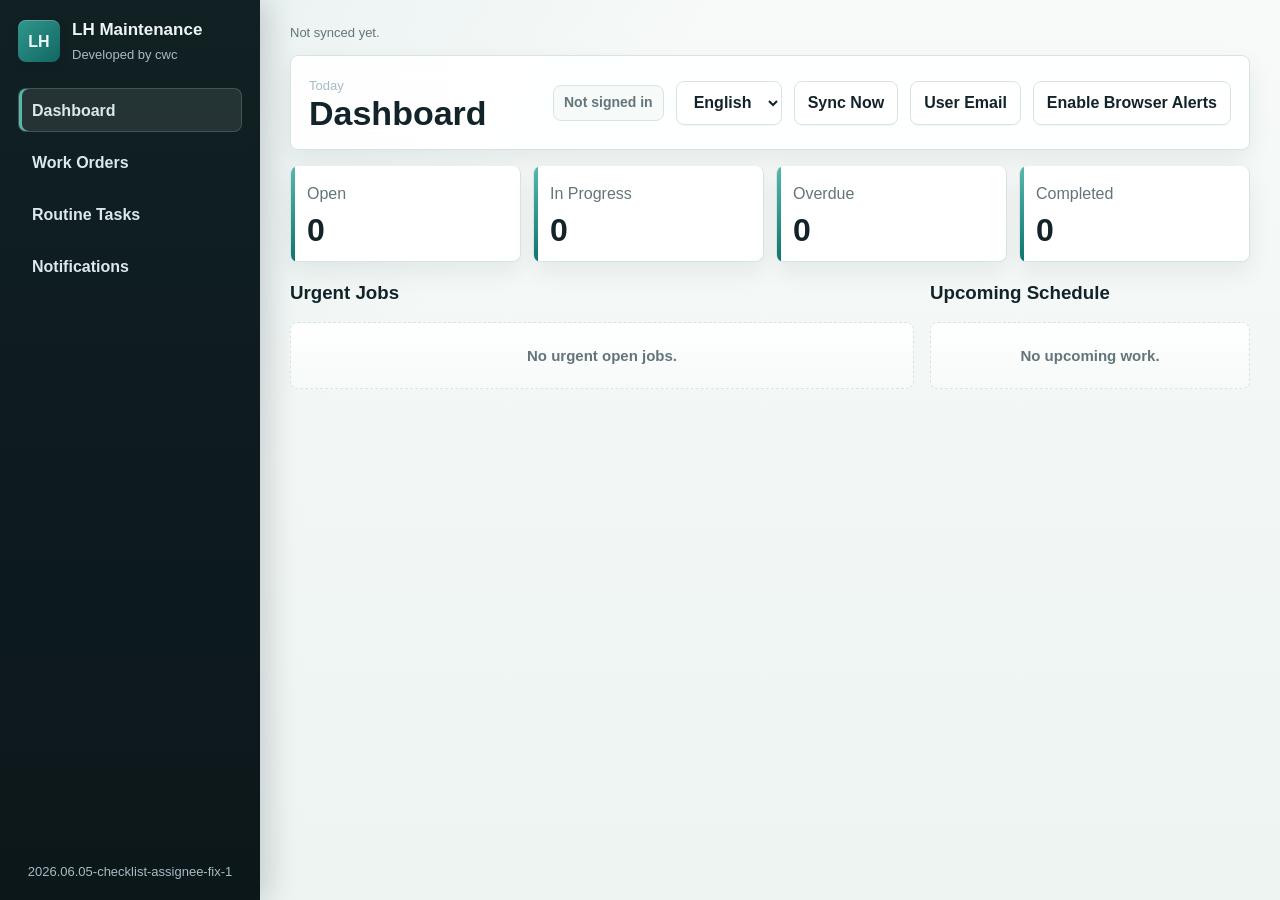
==== commit 77e59fc0: "Fix checklist carryover for changed assignee and update app version" ====
--- a/index.html
+++ b/index.html
@@ -17,7 +17,7 @@
   <link rel="manifest" href="manifest.webmanifest">
   <link rel="icon" href="icons/lh-icon.svg" type="image/svg+xml">
   <link rel="apple-touch-icon" href="icons/lh-icon-192.png">
-  <link rel="stylesheet" href="styles.css?v=20260519b">
+  <link rel="stylesheet" href="styles.css?v=20260605-checklist-assignee-fix-1">
 </head>
 <body>
   <div id="startupError" class="startup-error"></div>
@@ -46,7 +46,7 @@
         Import Data
         <input id="importFile" type="file" accept="application/json" data-admin-only>
       </label>
-      <div id="appVersion" class="app-version">v1.2.0</div>
+      <div id="appVersion" class="app-version">2026.06.05-checklist-assignee-fix-1</div>
     </div>
   </aside>
 
@@ -250,6 +250,41 @@
       </div>
     </section>
   </main>
+
+  <nav class="mobile-app-nav" aria-label="Mobile navigation">
+    <div id="mobileMorePanel" class="mobile-more-panel" hidden>
+      <div class="mobile-more-head">
+        <span>More</span>
+        <button type="button" id="mobileMoreCloseBtn" class="icon-btn" aria-label="Close more menu">x</button>
+      </div>
+      <div class="mobile-more-grid">
+        <button type="button" class="mobile-more-link mobile-view-btn" data-view="notifications">Notifications</button>
+        <button type="button" class="mobile-more-link mobile-view-btn" data-view="calendar" data-admin-only>Calendar</button>
+        <button type="button" class="mobile-more-link mobile-view-btn" data-view="team" data-admin-only>Team</button>
+        <button type="button" class="mobile-more-link mobile-view-btn" data-view="assets" data-admin-only>Assets</button>
+        <button type="button" class="mobile-more-link mobile-view-btn" data-view="reports" data-admin-only>Reports</button>
+        <button type="button" class="mobile-more-link mobile-view-btn" data-view="live" data-admin-only>Admin Setup</button>
+      </div>
+    </div>
+    <div class="mobile-nav-bar">
+      <button type="button" class="mobile-tab mobile-view-btn active" data-view="dashboard">
+        <span class="mobile-tab-mark" aria-hidden="true">D</span>
+        <span class="mobile-tab-label">Dashboard</span>
+      </button>
+      <button type="button" class="mobile-tab mobile-view-btn" data-view="orders">
+        <span class="mobile-tab-mark" aria-hidden="true">W</span>
+        <span class="mobile-tab-label">Work</span>
+      </button>
+      <button type="button" class="mobile-tab mobile-view-btn" data-view="routines">
+        <span class="mobile-tab-mark" aria-hidden="true">R</span>
+        <span class="mobile-tab-label">Routine</span>
+      </button>
+      <button type="button" id="mobileMoreBtn" class="mobile-tab mobile-more-toggle" aria-expanded="false" aria-controls="mobileMorePanel">
+        <span class="mobile-tab-mark" aria-hidden="true">+</span>
+        <span>More</span>
+      </button>
+    </div>
+  </nav>
 
   <dialog id="orderDialog">
     <form id="orderForm" method="dialog">
@@ -425,6 +460,6 @@
     </form>
   </dialog>
 
-  <script src="app.js?v=20260519b"></script>
+  <script src="app.js?v=20260605-checklist-assignee-fix-1"></script>
 </body>
 </html>
--- a/styles.css
+++ b/styles.css
@@ -154,6 +154,10 @@
   gap: 8px;
 }
 
+.mobile-app-nav {
+  display: none;
+}
+
 .app-version {
   color: #a9bac3;
   font-size: 13px;
@@ -926,6 +930,8 @@
 
 dialog {
   width: min(780px, calc(100vw - 28px));
+  max-height: calc(100vh - 32px);
+  max-height: calc(100dvh - 32px);
   padding: 0;
   overflow: hidden;
   opacity: 0;
@@ -943,19 +949,41 @@
 }
 
 dialog[open] {
+  display: flex;
+  flex-direction: column;
   opacity: 1;
   transform: translateY(0) scale(1);
 }
 
+body:has(dialog[open]) {
+  overflow: hidden;
+}
+
 form {
   padding: 18px;
 }
 
+dialog > form {
+  display: flex;
+  flex: 1 1 auto;
+  flex-direction: column;
+  min-height: 0;
+  max-height: inherit;
+  overflow-y: auto;
+  overscroll-behavior: contain;
+  padding-bottom: calc(18px + env(safe-area-inset-bottom, 0px));
+}
+
 .dialog-head {
+  position: sticky;
+  top: 0;
+  z-index: 2;
   display: flex;
   align-items: center;
   justify-content: space-between;
-  margin-bottom: 16px;
+  margin: -18px -18px 16px;
+  padding: 18px 18px 12px;
+  background: linear-gradient(180deg, var(--panel) 78%, rgba(255, 255, 255, 0));
 }
 
 .form-grid {
@@ -1003,10 +1031,17 @@
 }
 
 .dialog-actions {
+  position: sticky;
+  bottom: 0;
+  z-index: 2;
   display: grid;
   grid-template-columns: auto 1fr auto auto;
   gap: 10px;
-  margin-top: 18px;
+  margin: 18px -18px -18px;
+  padding: 12px 18px calc(18px + env(safe-area-inset-bottom, 0px));
+  border-top: 1px solid var(--line);
+  background: rgba(255, 255, 255, 0.96);
+  box-shadow: 0 -10px 24px rgba(18, 35, 41, 0.08);
 }
 
 .empty {
@@ -1109,12 +1144,13 @@
   .sidebar {
     position: static;
     min-height: auto;
-    padding: 16px;
-  }
-
-  .nav {
-    grid-template-columns: repeat(2, minmax(0, 1fr));
-    gap: 8px;
+    padding: 12px 14px;
+    box-shadow: none;
+  }
+
+  .sidebar .nav,
+  .sidebar-actions {
+    display: none;
   }
 
   .stats-grid, .split, .report-grid, .form-grid, .settings-grid, .calendar-grid {
@@ -1131,7 +1167,7 @@
   }
 
   .shell {
-    padding: 14px;
+    padding: 14px 14px calc(96px + env(safe-area-inset-bottom, 0px));
   }
 
   .topbar,
@@ -1155,7 +1191,6 @@
   .secondary,
   .danger,
   .icon-btn,
-  .nav-btn,
   .attachment-control {
     width: 100%;
   }
@@ -1163,9 +1198,144 @@
   .card-badges {
     justify-content: flex-start;
   }
+
+  .mobile-app-nav {
+    position: fixed;
+    left: max(10px, env(safe-area-inset-left, 0px));
+    right: max(10px, env(safe-area-inset-right, 0px));
+    bottom: max(10px, env(safe-area-inset-bottom, 0px));
+    z-index: 20;
+    display: block;
+    pointer-events: none;
+  }
+
+  .mobile-nav-bar,
+  .mobile-more-panel {
+    pointer-events: auto;
+    border: 1px solid rgba(183, 202, 198, 0.86);
+    border-radius: var(--radius);
+    background: rgba(255, 255, 255, 0.95);
+    box-shadow: 0 18px 42px rgba(18, 35, 41, 0.18);
+    backdrop-filter: blur(16px);
+  }
+
+  .mobile-nav-bar {
+    display: grid;
+    grid-template-columns: repeat(4, minmax(0, 1fr));
+    gap: 6px;
+    padding: 7px;
+  }
+
+  .mobile-tab,
+  .mobile-more-link {
+    border: 1px solid transparent;
+    border-radius: var(--radius);
+    background: transparent;
+    color: var(--muted);
+    font-weight: 800;
+    transition:
+      background var(--motion-fast),
+      border-color var(--motion-fast),
+      color var(--motion-fast),
+      transform var(--motion-fast),
+      box-shadow var(--motion-fast);
+  }
+
+  .mobile-tab {
+    min-height: 52px;
+    display: grid;
+    place-items: center;
+    gap: 2px;
+    padding: 6px 4px;
+    font-size: 13px;
+    line-height: 1.1;
+  }
+
+  .mobile-tab-mark {
+    width: 22px;
+    height: 22px;
+    display: grid;
+    place-items: center;
+    border-radius: 999px;
+    background: var(--panel-soft);
+    color: var(--accent-dark);
+    font-size: 13px;
+    font-weight: 900;
+  }
+
+  .mobile-tab.active,
+  .mobile-more-link.active {
+    border-color: rgba(14, 116, 110, 0.24);
+    background: var(--accent-soft);
+    color: var(--accent-dark);
+    box-shadow: inset 0 -2px 0 rgba(14, 116, 110, 0.18);
+  }
+
+  .mobile-tab.active .mobile-tab-mark {
+    background: var(--accent);
+    color: #ffffff;
+  }
+
+  .mobile-tab:active,
+  .mobile-more-link:active {
+    transform: var(--tap);
+  }
+
+  .mobile-more-panel {
+    display: grid;
+    gap: 10px;
+    margin-bottom: 10px;
+    padding: 12px;
+    animation: mobileMenuIn var(--motion-med) both;
+  }
+
+  .mobile-more-panel[hidden] {
+    display: none;
+  }
+
+  .mobile-more-head {
+    display: flex;
+    align-items: center;
+    justify-content: space-between;
+    gap: 10px;
+    color: var(--text);
+    font-weight: 900;
+  }
+
+  .mobile-more-head .icon-btn {
+    width: 38px;
+    min-height: 38px;
+  }
+
+  .mobile-more-grid {
+    display: grid;
+    grid-template-columns: repeat(2, minmax(0, 1fr));
+    gap: 8px;
+  }
+
+  .mobile-more-link {
+    min-height: 44px;
+    padding: 9px 10px;
+    background: var(--panel-soft);
+    font-size: 14px;
+    text-align: center;
+  }
+
+  @keyframes mobileMenuIn {
+    from { opacity: 0; transform: translateY(8px) scale(0.98); }
+    to { opacity: 1; transform: translateY(0) scale(1); }
+  }
 }
 
 @media (max-width: 520px) {
+  dialog {
+    width: calc(100vw - 16px);
+    max-height: calc(100vh - 16px - env(safe-area-inset-top, 0px) - env(safe-area-inset-bottom, 0px));
+    max-height: calc(100dvh - 16px - env(safe-area-inset-top, 0px) - env(safe-area-inset-bottom, 0px));
+    margin-top: calc(8px + env(safe-area-inset-top, 0px));
+    margin-bottom: calc(8px + env(safe-area-inset-bottom, 0px));
+  }
+
   .brand h1 {
     font-size: 16px;
   }
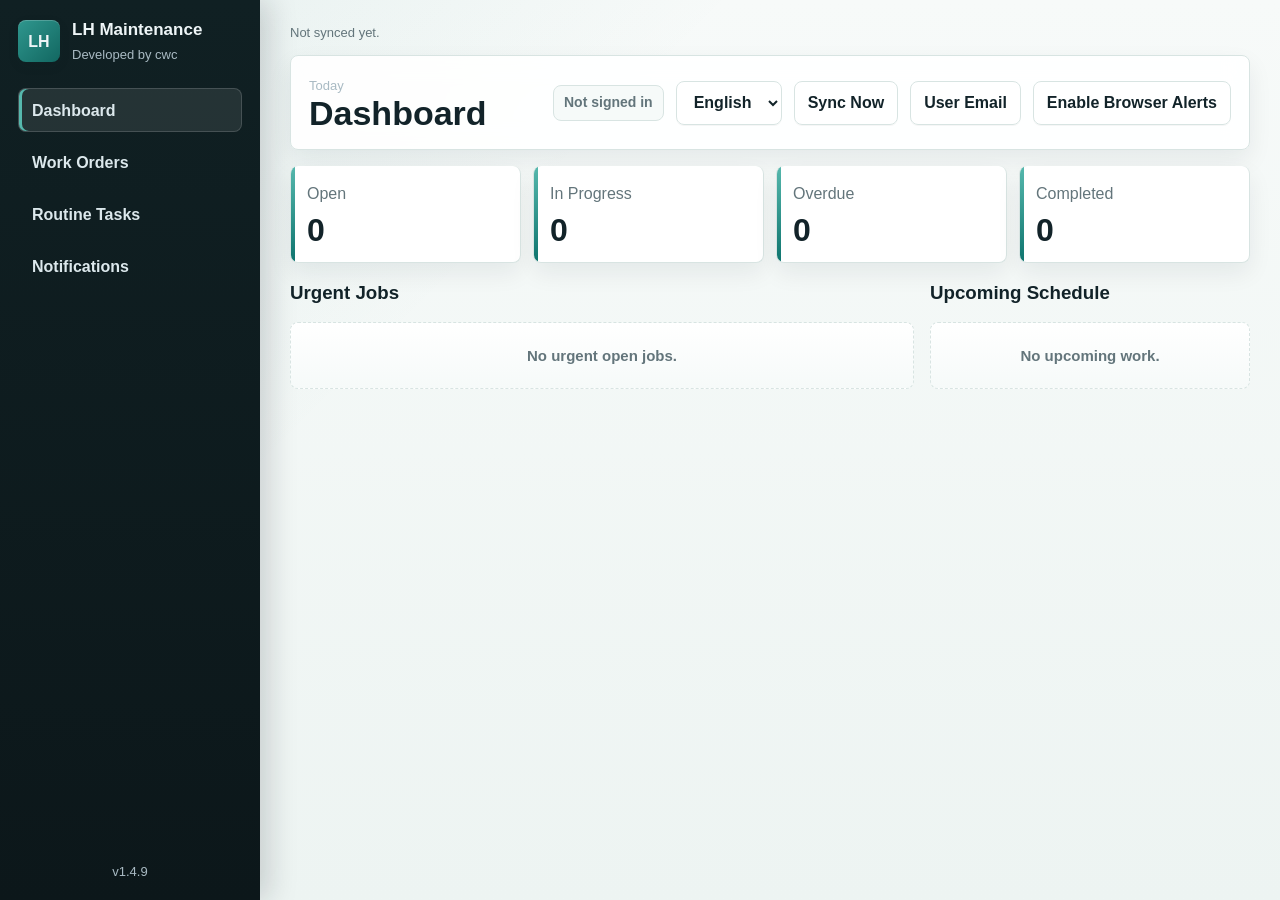
==== commit 0b0d4872: "Save current app fixes" ====
--- a/index.html
+++ b/index.html
@@ -17,7 +17,7 @@
   <link rel="manifest" href="manifest.webmanifest">
   <link rel="icon" href="icons/lh-icon.svg" type="image/svg+xml">
   <link rel="apple-touch-icon" href="icons/lh-icon-192.png">
-  <link rel="stylesheet" href="styles.css?v=20260605-checklist-assignee-fix-1">
+  <link rel="stylesheet" href="styles.css?v=v1.4.9-data-safety-1">
 </head>
 <body>
   <div id="startupError" class="startup-error"></div>
@@ -46,7 +46,7 @@
         Import Data
         <input id="importFile" type="file" accept="application/json" data-admin-only>
       </label>
-      <div id="appVersion" class="app-version">2026.06.05-checklist-assignee-fix-1</div>
+      <div id="appVersion" class="app-version">v1.4.9</div>
     </div>
   </aside>
 
@@ -460,6 +460,6 @@
     </form>
   </dialog>
 
-  <script src="app.js?v=20260605-checklist-assignee-fix-1"></script>
+  <script src="app.js?v=v1.4.9-data-safety-1"></script>
 </body>
 </html>
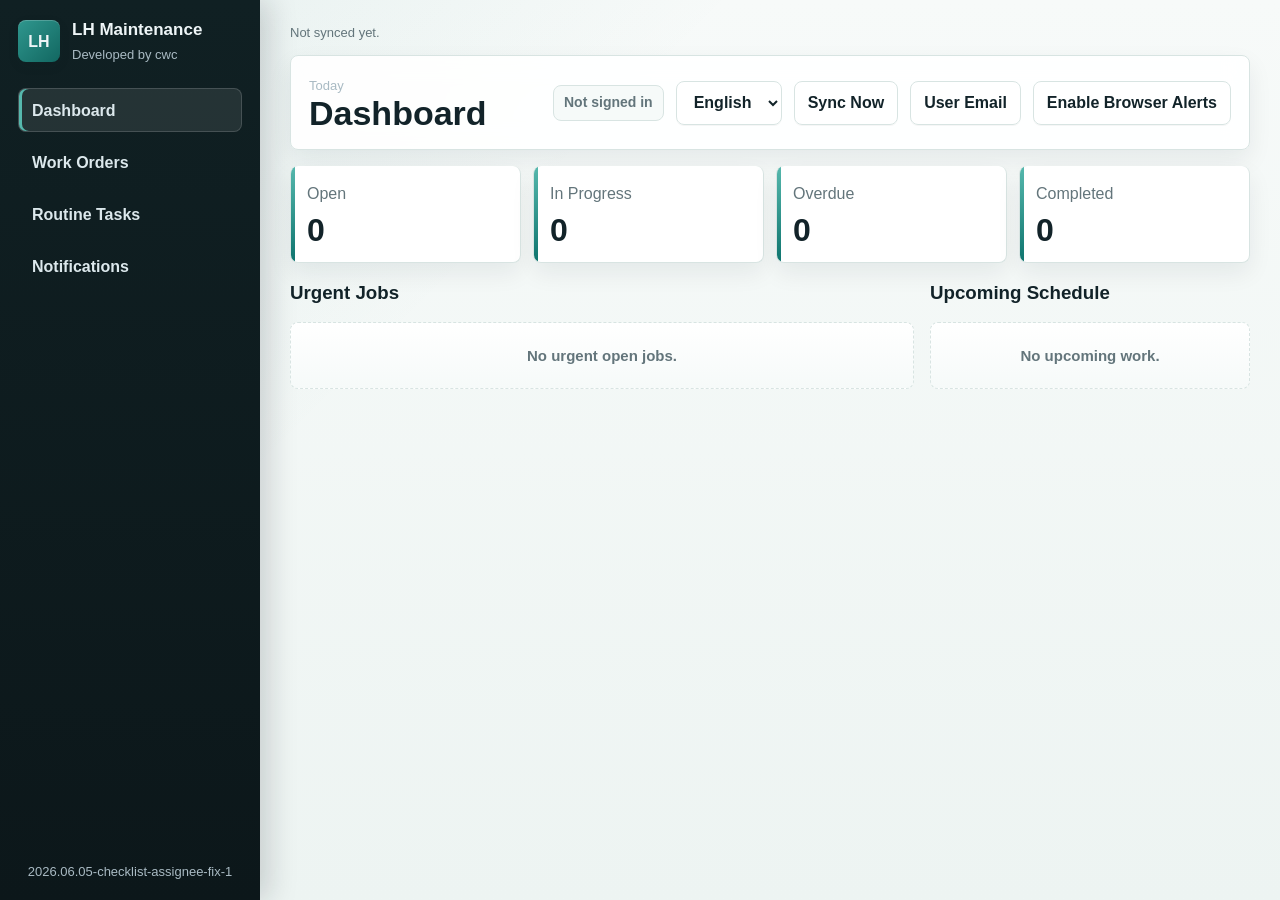
==== commit f4759ea0: "This reverts commit 0b0d4872898461136bda64fc2cc2bb7c3faa7ab9." ====
--- a/index.html
+++ b/index.html
@@ -17,7 +17,7 @@
   <link rel="manifest" href="manifest.webmanifest">
   <link rel="icon" href="icons/lh-icon.svg" type="image/svg+xml">
   <link rel="apple-touch-icon" href="icons/lh-icon-192.png">
-  <link rel="stylesheet" href="styles.css?v=v1.4.9-data-safety-1">
+  <link rel="stylesheet" href="styles.css?v=20260605-checklist-assignee-fix-1">
 </head>
 <body>
   <div id="startupError" class="startup-error"></div>
@@ -46,7 +46,7 @@
         Import Data
         <input id="importFile" type="file" accept="application/json" data-admin-only>
       </label>
-      <div id="appVersion" class="app-version">v1.4.9</div>
+      <div id="appVersion" class="app-version">2026.06.05-checklist-assignee-fix-1</div>
     </div>
   </aside>
 
@@ -460,6 +460,6 @@
     </form>
   </dialog>
 
-  <script src="app.js?v=v1.4.9-data-safety-1"></script>
+  <script src="app.js?v=20260605-checklist-assignee-fix-1"></script>
 </body>
 </html>
